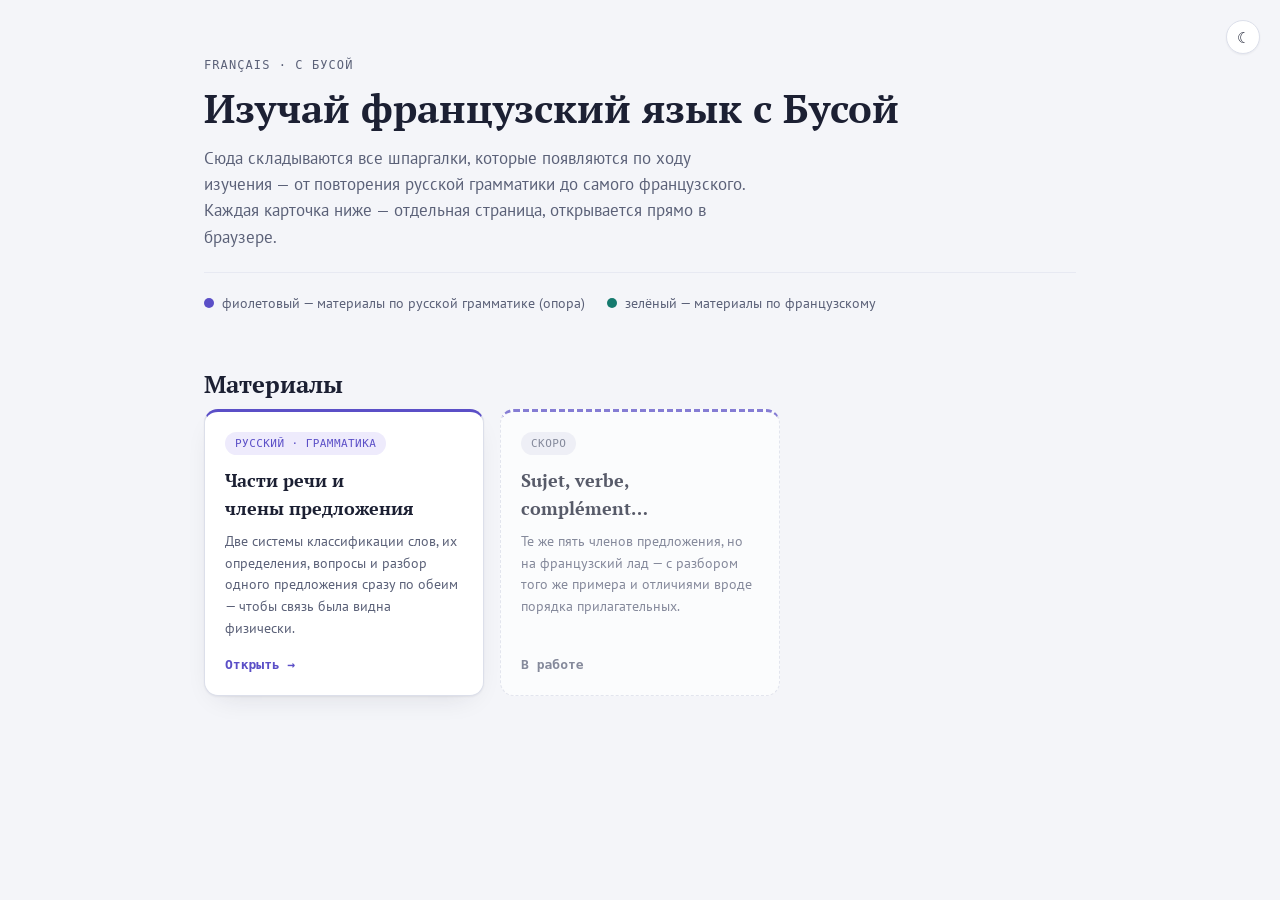
==== index.html @ 354313cf "Learn French with Bus: static cheatsheet site French-learning cheatsheet site: static HTML pages, sh" ====
<!doctype html>
<html lang="ru">
<head>
<meta charset="UTF-8">
<meta name="viewport" content="width=device-width, initial-scale=1.0">
<title>Изучай французский язык с Бусой</title>
<link rel="icon" href="favicon.png" type="image/png">
<link rel="preconnect" href="https://fonts.googleapis.com">
<link rel="preconnect" href="https://fonts.gstatic.com" crossorigin>
<link href="https://fonts.googleapis.com/css2?family=PT+Serif:ital,wght@0,400;0,700;1,400&family=PT+Sans:wght@400;700&family=PT+Mono&display=swap" rel="stylesheet">
<link rel="stylesheet" href="assets/notebook.css">
<script src="assets/notebook.js"></script>
<style>
  /* стили только для этой страницы — навигационная сетка карточек */
  .color-key {
    display: flex;
    flex-wrap: wrap;
    gap: 10px 22px;
    margin-top: 22px;
    padding-top: 20px;
    border-top: 1px solid var(--border-soft);
    font-size: 13.5px;
    color: var(--text-muted);
  }
  .color-key .item { display: flex; align-items: center; gap: 8px; }
  .key-dot { width: 10px; height: 10px; border-radius: 50%; flex: none; }
  .key-dot.pos { background: var(--accent-pos); }
  .key-dot.mem { background: var(--accent-mem); }

  .grid {
    display: grid;
    grid-template-columns: repeat(auto-fill, minmax(260px, 1fr));
    gap: 16px;
  }

  .card {
    display: flex;
    flex-direction: column;
    background: var(--surface);
    border: 1px solid var(--border);
    border-radius: 14px;
    padding: 20px;
    box-shadow: var(--shadow);
    text-decoration: none;
    color: inherit;
    border-top: 3px solid var(--track-color, var(--accent-pos));
    transition: transform 0.12s ease;
  }
  .card:hover { transform: translateY(-2px); }

  .card .tag {
    display: inline-flex;
    align-self: flex-start;
    padding: 3px 10px;
    border-radius: 999px;
    font-family: "PT Mono", monospace;
    font-size: 11px;
    letter-spacing: 0.04em;
    text-transform: uppercase;
    margin-bottom: 12px;
  }
  .card.ru .tag { background: var(--accent-pos-soft); color: var(--accent-pos); }
  .card.fr .tag { background: var(--accent-mem-soft); color: var(--accent-mem); }
  .card.ru { --track-color: var(--accent-pos); }
  .card.fr { --track-color: var(--accent-mem); }

  .card h3 {
    font-size: 18px;
    margin: 0 0 8px;
  }

  .card p {
    font-size: 14px;
    color: var(--text-muted);
    margin: 0 0 16px;
    flex: 1;
  }

  .card .open {
    font-family: "PT Mono", monospace;
    font-size: 13px;
    font-weight: 700;
  }
  .card.ru .open { color: var(--accent-pos); }
  .card.fr .open { color: var(--accent-mem); }

  .card.planned {
    border-style: dashed;
    box-shadow: none;
    opacity: 0.72;
    border-top-style: dashed;
  }
  .card.planned .tag { background: var(--surface-2); color: var(--text-muted); }
  .card.planned .open { color: var(--text-muted); }
</style>
</head>
<body>
<div class="page">

  <header class="hero">
    <p class="eyebrow">Français · с Бусой</p>
    <h1>Изучай французский язык с Бусой</h1>
    <p class="lede">Сюда складываются все шпаргалки, которые появляются по ходу изучения — от повторения русской грамматики до самого французского. Каждая карточка ниже — отдельная страница, открывается прямо в браузере.</p>
    <div class="color-key">
      <span class="item"><span class="key-dot pos"></span>фиолетовый — материалы по русской грамматике (опора)</span>
      <span class="item"><span class="key-dot mem"></span>зелёный — материалы по французскому</span>
    </div>
  </header>

  <section>
    <h2>Материалы</h2>
    <div class="grid">

      <a class="card ru" href="pages/russian-grammar-cheatsheet.html">
        <span class="tag">Русский · грамматика</span>
        <h3>Части речи и члены предложения</h3>
        <p>Две системы классификации слов, их определения, вопросы и разбор одного предложения сразу по обеим — чтобы связь была видна физически.</p>
        <span class="open">Открыть →</span>
      </a>

      <div class="card planned">
        <span class="tag">Скоро</span>
        <h3>Sujet, verbe, complément…</h3>
        <p>Те же пять членов предложения, но на французский лад — с разбором того же примера и отличиями вроде порядка прилагательных.</p>
        <span class="open">В работе</span>
      </div>

    </div>
  </section>

</div>
</body>
</html>
---- assets/notebook.css ----
/* Общий дизайн для всех страниц.
   Ссылается отсюда каждая страница: <link rel="stylesheet" href="../assets/notebook.css">
   Правь здесь, чтобы поменять внешний вид сразу везде. */

:root {
  --bg: #F4F5F9;
  --surface: #FFFFFF;
  --surface-2: #ECEEF5;
  --text: #1C2033;
  --text-muted: #5B6178;
  --border: #DCDFEA;
  --border-soft: #E7E9F2;
  --accent-pos: #5B4FC7;
  --accent-pos-soft: #EEEBFC;
  --accent-mem: #157A6E;
  --accent-mem-soft: #E1F3F0;
  --accent-fn: #8478D9;
  --shadow: 0 1px 2px rgba(28,32,51,0.06), 0 10px 28px -14px rgba(28,32,51,0.16);
}

@media (prefers-color-scheme: dark) {
  :root:not([data-theme="light"]) {
    --bg: #14161F;
    --surface: #1B1E2A;
    --surface-2: #232734;
    --text: #E7E9F2;
    --text-muted: #9BA1B8;
    --border: #2E3241;
    --border-soft: #262A38;
    --accent-pos: #A499F5;
    --accent-pos-soft: rgba(164,153,245,0.16);
    --accent-mem: #4FD3C4;
    --accent-mem-soft: rgba(79,211,196,0.14);
    --accent-fn: #B7AEF5;
    --shadow: 0 1px 2px rgba(0,0,0,0.35), 0 10px 28px -14px rgba(0,0,0,0.55);
  }
}

:root[data-theme="dark"] {
  --bg: #14161F;
  --surface: #1B1E2A;
  --surface-2: #232734;
  --text: #E7E9F2;
  --text-muted: #9BA1B8;
  --border: #2E3241;
  --border-soft: #262A38;
  --accent-pos: #A499F5;
  --accent-pos-soft: rgba(164,153,245,0.16);
  --accent-mem: #4FD3C4;
  --accent-mem-soft: rgba(79,211,196,0.14);
  --accent-fn: #B7AEF5;
  --shadow: 0 1px 2px rgba(0,0,0,0.35), 0 10px 28px -14px rgba(0,0,0,0.55);
}

* { box-sizing: border-box; }

body {
  margin: 0;
  background: var(--bg);
  color: var(--text);
  font-family: "PT Sans", "Segoe UI", Arial, sans-serif;
  line-height: 1.55;
}

.page {
  max-width: 920px;
  margin: 0 auto;
  padding: 56px 24px 96px;
}

@media (max-width: 560px) {
  .page { padding: 72px 16px 64px; }
}

h1, h2, h3 {
  font-family: "PT Serif", Georgia, "Times New Roman", serif;
  font-weight: 700;
  text-wrap: balance;
  color: var(--text);
  margin: 0;
}

.eyebrow {
  font-family: "PT Mono", ui-monospace, monospace;
  font-size: 12px;
  letter-spacing: 0.09em;
  text-transform: uppercase;
  color: var(--text-muted);
  margin: 0 0 10px;
}

header.hero {
  margin-bottom: 40px;
}

header.hero h1 {
  font-size: clamp(28px, 4.5vw, 40px);
  line-height: 1.15;
}

header.hero p.lede {
  max-width: 62ch;
  font-size: 17px;
  color: var(--text-muted);
  margin: 14px 0 0;
}

section {
  margin-top: 52px;
}

section > h2 {
  font-size: 24px;
  margin-bottom: 6px;
}

section > p.section-note {
  max-width: 68ch;
  color: var(--text-muted);
  font-size: 15px;
  margin: 6px 0 22px;
}

/* concept card — сопоставление двух понятий бок о бок */
.concept {
  display: grid;
  grid-template-columns: 1fr 1fr;
  gap: 16px;
  background: var(--surface);
  border: 1px solid var(--border);
  border-radius: 14px;
  padding: 24px;
  box-shadow: var(--shadow);
}

@media (max-width: 620px) {
  .concept { grid-template-columns: 1fr; }
}

.concept .col {
  padding: 18px;
  border-radius: 10px;
}

@media (max-width: 560px) {
  .concept { padding: 16px; gap: 12px; }
  .concept .col { padding: 14px; }
}

.concept .col.pos { background: var(--accent-pos-soft); }
.concept .col.mem { background: var(--accent-mem-soft); }

.concept .col h3 {
  font-size: 17px;
  margin-bottom: 8px;
}

.concept .col.pos h3 { color: var(--accent-pos); }
.concept .col.mem h3 { color: var(--accent-mem); }

.concept .col p { margin: 0 0 8px; font-size: 14.5px; }
.concept .col p:last-child { margin-bottom: 0; }
.concept .col .analogy {
  font-size: 13.5px;
  color: var(--text-muted);
  font-style: italic;
}

.concept .divider {
  grid-column: 1 / -1;
  text-align: center;
  font-family: "PT Mono", monospace;
  font-size: 12px;
  color: var(--text-muted);
  letter-spacing: 0.06em;
  margin-top: -4px;
}

/* tables */
.table-scroll {
  overflow-x: auto;
  -webkit-overflow-scrolling: touch;
  border: 1px solid var(--border);
  border-radius: 12px;
  box-shadow: var(--shadow);
  background: var(--surface);
}

table {
  width: 100%;
  border-collapse: collapse;
  min-width: 640px;
  font-size: 14.5px;
}

@media (max-width: 560px) {
  table { min-width: 560px; font-size: 13.5px; }
  thead th { padding: 10px 12px; }
  tbody td { padding: 10px 12px; }
}

thead th {
  text-align: left;
  font-family: "PT Mono", monospace;
  font-size: 11.5px;
  letter-spacing: 0.06em;
  text-transform: uppercase;
  color: var(--text-muted);
  font-weight: 400;
  padding: 12px 16px;
  background: var(--surface-2);
  border-bottom: 1px solid var(--border);
  white-space: nowrap;
}

tbody td {
  padding: 12px 16px;
  border-bottom: 1px solid var(--border-soft);
  vertical-align: top;
}

tbody tr:last-child td { border-bottom: none; }

tr.group-row td {
  background: var(--surface-2);
  font-family: "PT Mono", monospace;
  font-size: 11.5px;
  letter-spacing: 0.06em;
  text-transform: uppercase;
  color: var(--text-muted);
  padding: 8px 16px;
}

.term {
  font-weight: 700;
  color: var(--text);
}

.term .term-en {
  display: block;
  font-weight: 400;
  font-size: 12px;
  color: var(--text-muted);
  font-style: italic;
}

.q {
  color: var(--text-muted);
  font-style: italic;
}

.ex {
  font-family: "PT Mono", monospace;
  font-size: 13px;
  color: var(--text);
}

.chip {
  display: inline-block;
  padding: 2px 9px;
  border-radius: 999px;
  font-size: 12px;
  font-weight: 700;
  white-space: nowrap;
}

.chip.pos { background: var(--accent-pos-soft); color: var(--accent-pos); }
.chip.mem { background: var(--accent-mem-soft); color: var(--accent-mem); }

table.pos-table tr.self td:first-child { border-left: 3px solid var(--accent-pos); }
table.pos-table tr.fn td:first-child { border-left: 3px solid var(--accent-fn); }
table.pos-table tr.int td:first-child { border-left: 3px solid var(--text-muted); }

table.mem-table tr.main td:first-child { border-left: 3px solid var(--accent-mem); }
table.mem-table tr.sec td:first-child { border-left: 3px solid var(--accent-mem); }

/* Колонки с короткими вопросами/пометками слишком сильно сжимались в auto-layout
   и переносились по слову-два — задаём им минимальную ширину, чтобы фразы вроде
   «какой? чей?» не рвались на середине без необходимости. */
table.pos-table th:nth-child(2), table.pos-table td:nth-child(2) { min-width: 150px; }
table.pos-table th:nth-child(4), table.pos-table td:nth-child(4) { min-width: 130px; }

table.mem-table th:nth-child(2), table.mem-table td:nth-child(2) { min-width: 170px; }
table.mem-table th:nth-child(4), table.mem-table td:nth-child(4) { min-width: 110px; }
table.mem-table th:nth-child(5), table.mem-table td:nth-child(5) { min-width: 100px; }

table.role-table th:nth-child(2), table.role-table td:nth-child(2) { min-width: 150px; }
table.role-table th:nth-child(3), table.role-table td:nth-child(3) { min-width: 220px; }

/* underline demo swatches — школьный способ подчёркивания членов предложения */
.swatch {
  font-family: "PT Serif", serif;
  font-size: 14px;
}
.u-single { text-decoration: underline; text-decoration-thickness: 1.5px; text-underline-offset: 3px; }
.u-double { text-decoration: underline; text-decoration-style: double; text-underline-offset: 3px; }
.u-dashed { text-decoration: underline; text-decoration-style: dashed; text-underline-offset: 3px; }
.u-wavy   { text-decoration: underline; text-decoration-style: wavy; text-underline-offset: 3px; }
.u-dotted { text-decoration: underline; text-decoration-style: dotted; text-underline-offset: 3px; }

/* parsed sentence — разбор примера по частям речи и членам предложения */
.sentence-card {
  background: var(--surface);
  border: 1px solid var(--border);
  border-radius: 14px;
  padding: 28px 24px 24px;
  box-shadow: var(--shadow);
}

@media (max-width: 560px) {
  .sentence-card { padding: 22px 16px 18px; }
}

.sentence-row {
  display: flex;
  flex-wrap: wrap;
  gap: 6px 4px;
  align-items: flex-end;
  font-family: "PT Serif", serif;
  font-size: clamp(19px, 3vw, 24px);
  margin-bottom: 26px;
}

.word {
  display: flex;
  flex-direction: column;
  align-items: center;
  gap: 8px;
  padding: 0 4px 4px;
}

.word .w {
  padding-bottom: 3px;
}

.word .tags {
  display: flex;
  gap: 4px;
  flex-wrap: wrap;
  justify-content: center;
}

.w-line { display: inline; }

.word .punct {
  text-decoration: none;
}

.word.group .w {
  white-space: nowrap;
}

.legend {
  display: grid;
  grid-template-columns: repeat(2, 1fr);
  gap: 8px 24px;
  font-size: 13.5px;
  color: var(--text-muted);
  border-top: 1px solid var(--border-soft);
  padding-top: 18px;
}

@media (max-width: 560px) {
  .legend { grid-template-columns: 1fr; }
}

.legend .item { display: flex; align-items: center; gap: 8px; }
.legend .sample { font-family: "PT Serif", serif; font-size: 14px; }

footer {
  margin-top: 60px;
  padding-top: 24px;
  border-top: 1px solid var(--border-soft);
  color: var(--text-muted);
  font-size: 13.5px;
  max-width: 68ch;
}

footer strong { color: var(--text); }

/* Верхний правый угол — кнопка возврата на главную и переключатель темы.
   Оба элемента добавляются в DOM скриптом assets/notebook.js, ничего не нужно
   писать в разметке страницы, кроме <script src="../assets/notebook.js" data-home="../index.html"></script> */
.nb-nav {
  position: fixed;
  top: 20px;
  right: 20px;
  z-index: 50;
  display: flex;
  align-items: center;
  gap: 8px;
}

.home-btn {
  display: inline-flex;
  align-items: center;
  gap: 6px;
  padding: 8px 16px;
  border-radius: 999px;
  background: var(--surface);
  border: 1px solid var(--border);
  box-shadow: var(--shadow);
  font-family: "PT Sans", "Segoe UI", Arial, sans-serif;
  font-weight: 700;
  font-size: 13px;
  color: var(--accent-pos);
  text-decoration: none;
  line-height: 1;
  transition: transform 0.12s ease;
}
.home-btn:hover { transform: translateY(-1px); }
.home-btn .arrow { font-family: "PT Mono", monospace; }

.theme-toggle {
  display: inline-flex;
  align-items: center;
  justify-content: center;
  width: 34px;
  height: 34px;
  padding: 0;
  border-radius: 999px;
  background: var(--surface);
  border: 1px solid var(--border);
  box-shadow: var(--shadow);
  color: var(--text);
  font-size: 15px;
  line-height: 1;
  cursor: pointer;
  transition: transform 0.12s ease;
}
.theme-toggle:hover { transform: translateY(-1px); }

.home-btn:focus-visible, .theme-toggle:focus-visible {
  outline: 2px solid var(--accent-pos);
  outline-offset: 2px;
}

@media (max-width: 560px) {
  .nb-nav { top: 12px; right: 12px; gap: 6px; }
  .home-btn { padding: 7px 12px; font-size: 12px; }
  .theme-toggle { width: 30px; height: 30px; font-size: 13px; }
}

@media print {
  .table-scroll { overflow: visible; box-shadow: none; }
  table { min-width: 0; width: 100%; font-size: 12px; }
  thead th { white-space: normal; }
  tbody tr, .concept, .sentence-card, .legend .item { break-inside: avoid; }
  tr.group-row { break-after: avoid; }
  section { break-inside: avoid-page; }
  .nb-nav { display: none; }
}
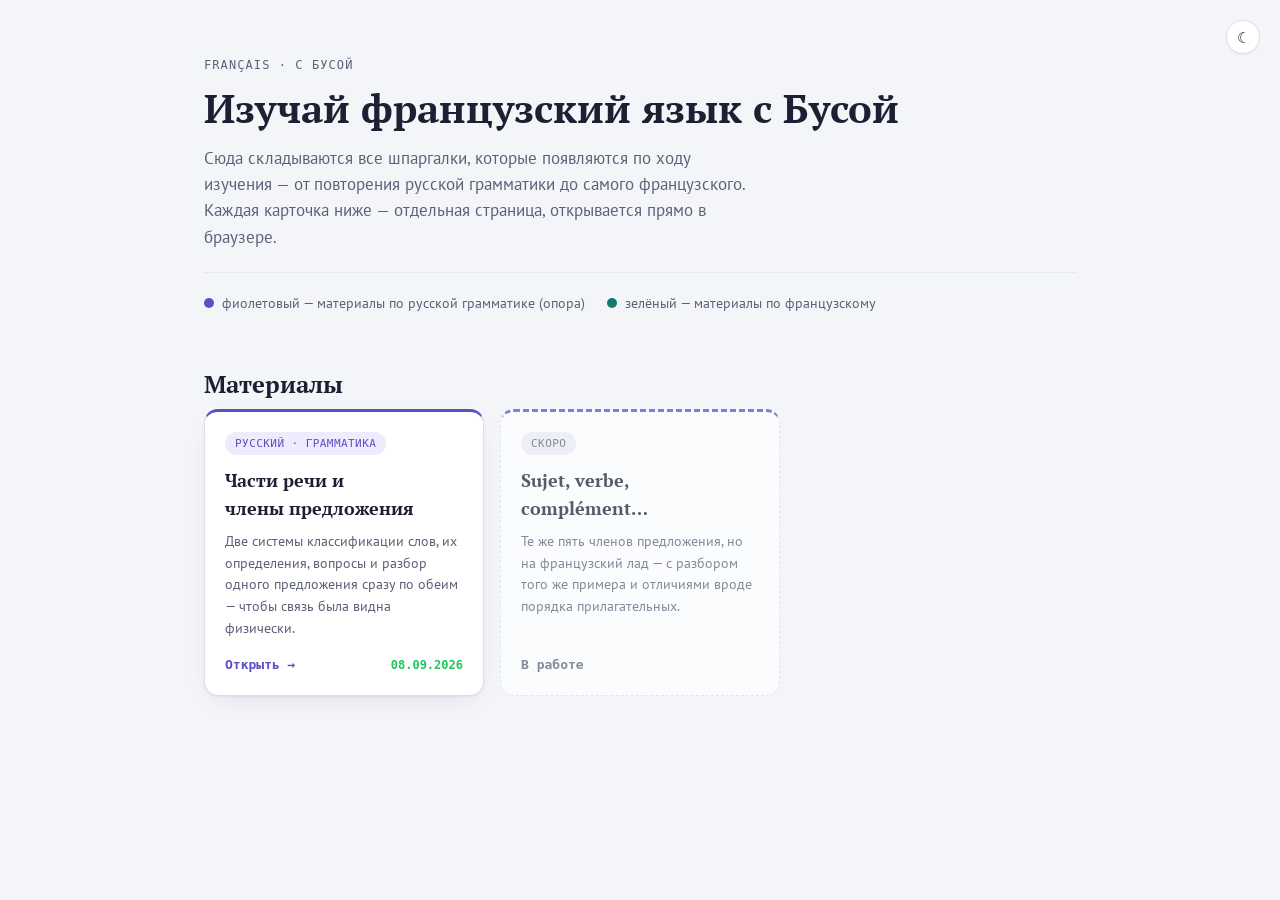
==== commit be475c84: "Add last-modified date badge to material cards Shows a bright green date (bottom right, next to Open" ====
--- a/index.html
+++ b/index.html
@@ -76,6 +76,13 @@
     flex: 1;
   }
 
+  .card .footer-row {
+    display: flex;
+    align-items: center;
+    justify-content: space-between;
+    gap: 10px;
+  }
+
   .card .open {
     font-family: "PT Mono", monospace;
     font-size: 13px;
@@ -83,6 +90,14 @@
   }
   .card.ru .open { color: var(--accent-pos); }
   .card.fr .open { color: var(--accent-mem); }
+
+  .card .date {
+    font-family: "PT Mono", monospace;
+    font-size: 12px;
+    font-weight: 700;
+    color: #22c55e;
+    white-space: nowrap;
+  }
 
   .card.planned {
     border-style: dashed;
@@ -115,7 +130,10 @@
         <span class="tag">Русский · грамматика</span>
         <h3>Части речи и члены предложения</h3>
         <p>Две системы классификации слов, их определения, вопросы и разбор одного предложения сразу по обеим — чтобы связь была видна физически.</p>
-        <span class="open">Открыть →</span>
+        <span class="footer-row">
+          <span class="open">Открыть →</span>
+          <span class="date">08.09.2026</span>
+        </span>
       </a>
 
       <div class="card planned">
